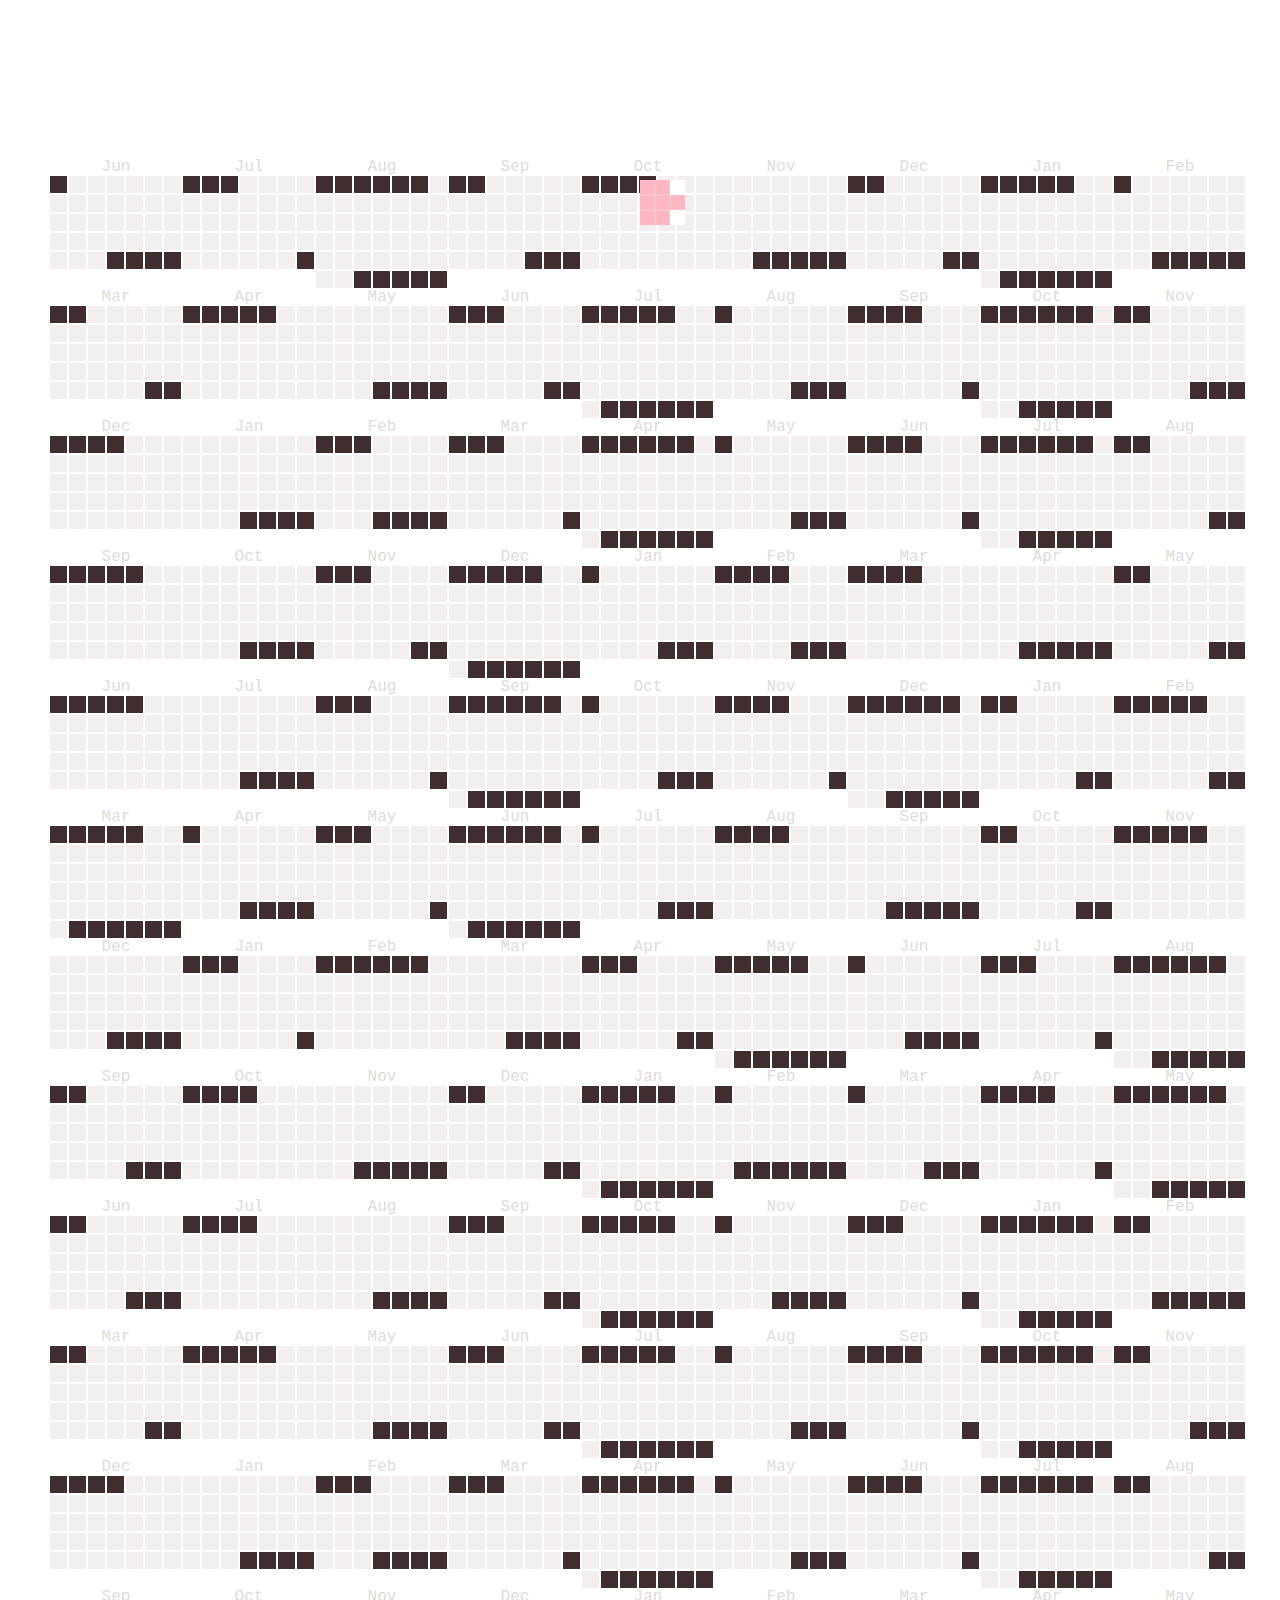
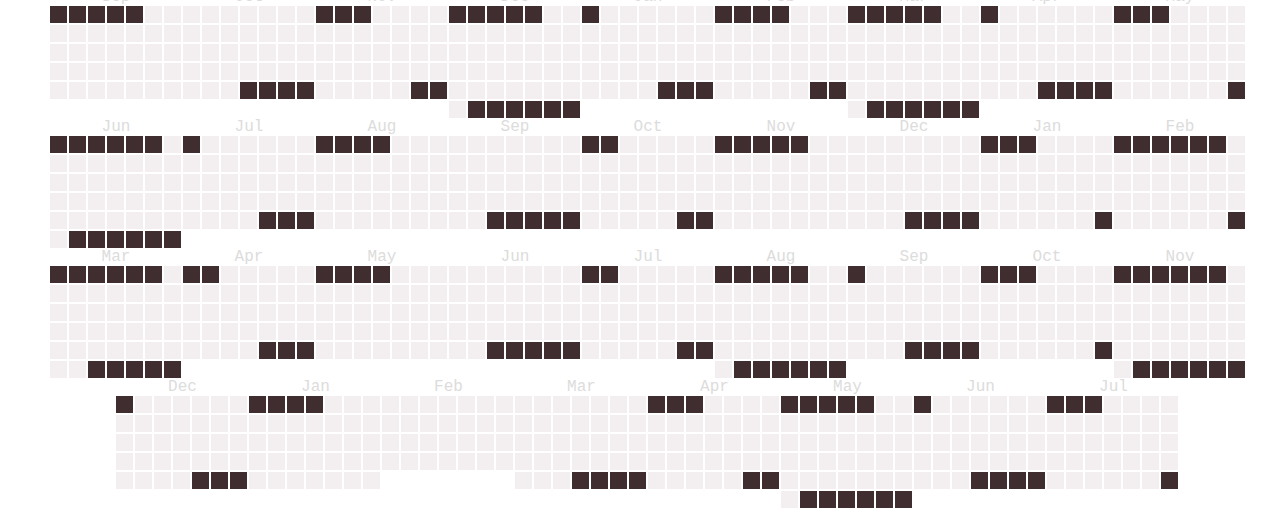
==== ian.html @ ea38c00d "first commit" ====
<!DOCTYPE html>
<html>
  <head>
    <meta http-equiv="Content-Type" content="text/html; charset=iso-8859-1">
    <title>Little Love Log</title>
  <link rel="stylesheet" href="style-ian.css" type="text/css">
  <script src="js/jquery.min.js" type="text/javascript"></script>
  <script src="js/moment.js" type="text/javascript"></script>
  <script src="js/parse-1.6.12.min.js"></script>

  <script src="js/ian.js" type="text/javascript"></script>

  </head>
  <body>
    <div id="loading">
      <!-- source: http://preloaders.net/en/rectangular -->
      <img src="images/loading.GIF"/>
    </div>
    <div id="mainBody">
    </div>
  </body>
</html>
---- style-ian.css ----
body {
	  font-family: "Courier";
	text-align: center;
	width: 100%;
    height: 100%
/*	  background: url('images/cork_board.jpg'); */
}
table {
	background-color: #F3EFF0;
	color: white;
	table-layout: fixed;
	margin-left: auto;
    margin-right: auto;
}

table {
    border-collapse: collapse;
    border-style: hidden;
}

table td, table th {
	border: 2px solid white;
	width: 15px;
	height: 15px;
	font-size: 10px;
    overflow: hidden;
}

table caption {
	color: #DCDCDC;
}

#mainBody {
	text-align: center;
	padding-top: 150px;
}

#loading {
	position: absolute;
	top: 20%;
	left: 50%;
}

.sasian-calendar {
	display: inline-table;
	border-right: 1px;
}

.filler {
	background-color: #402D30;
}

.flipped-100, .level-3 {
	background-color: #FD95A3;
}

.flipped-80, .level-2 { /* 80%*/
	background-color: #FFB6C1;
}

.flipped-10, .level-1 {
	background-color: #FDD6DB;
}
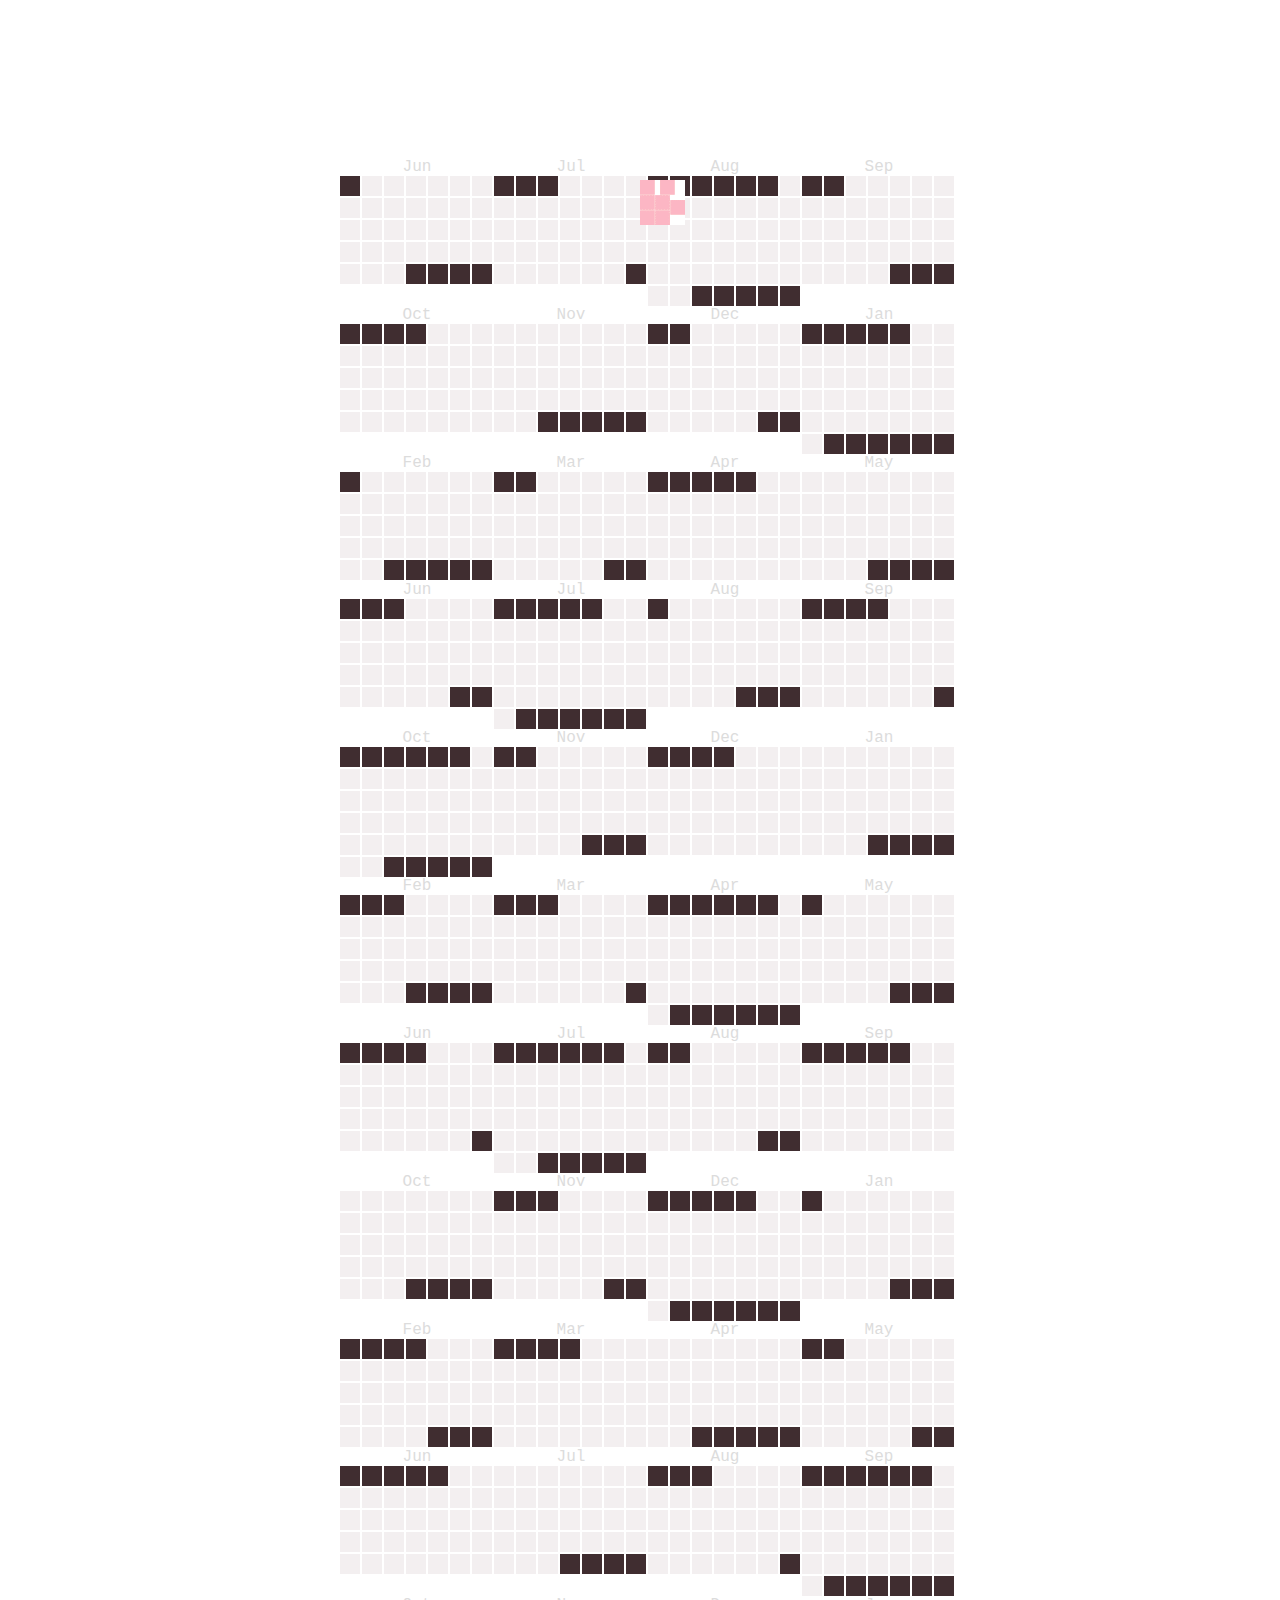
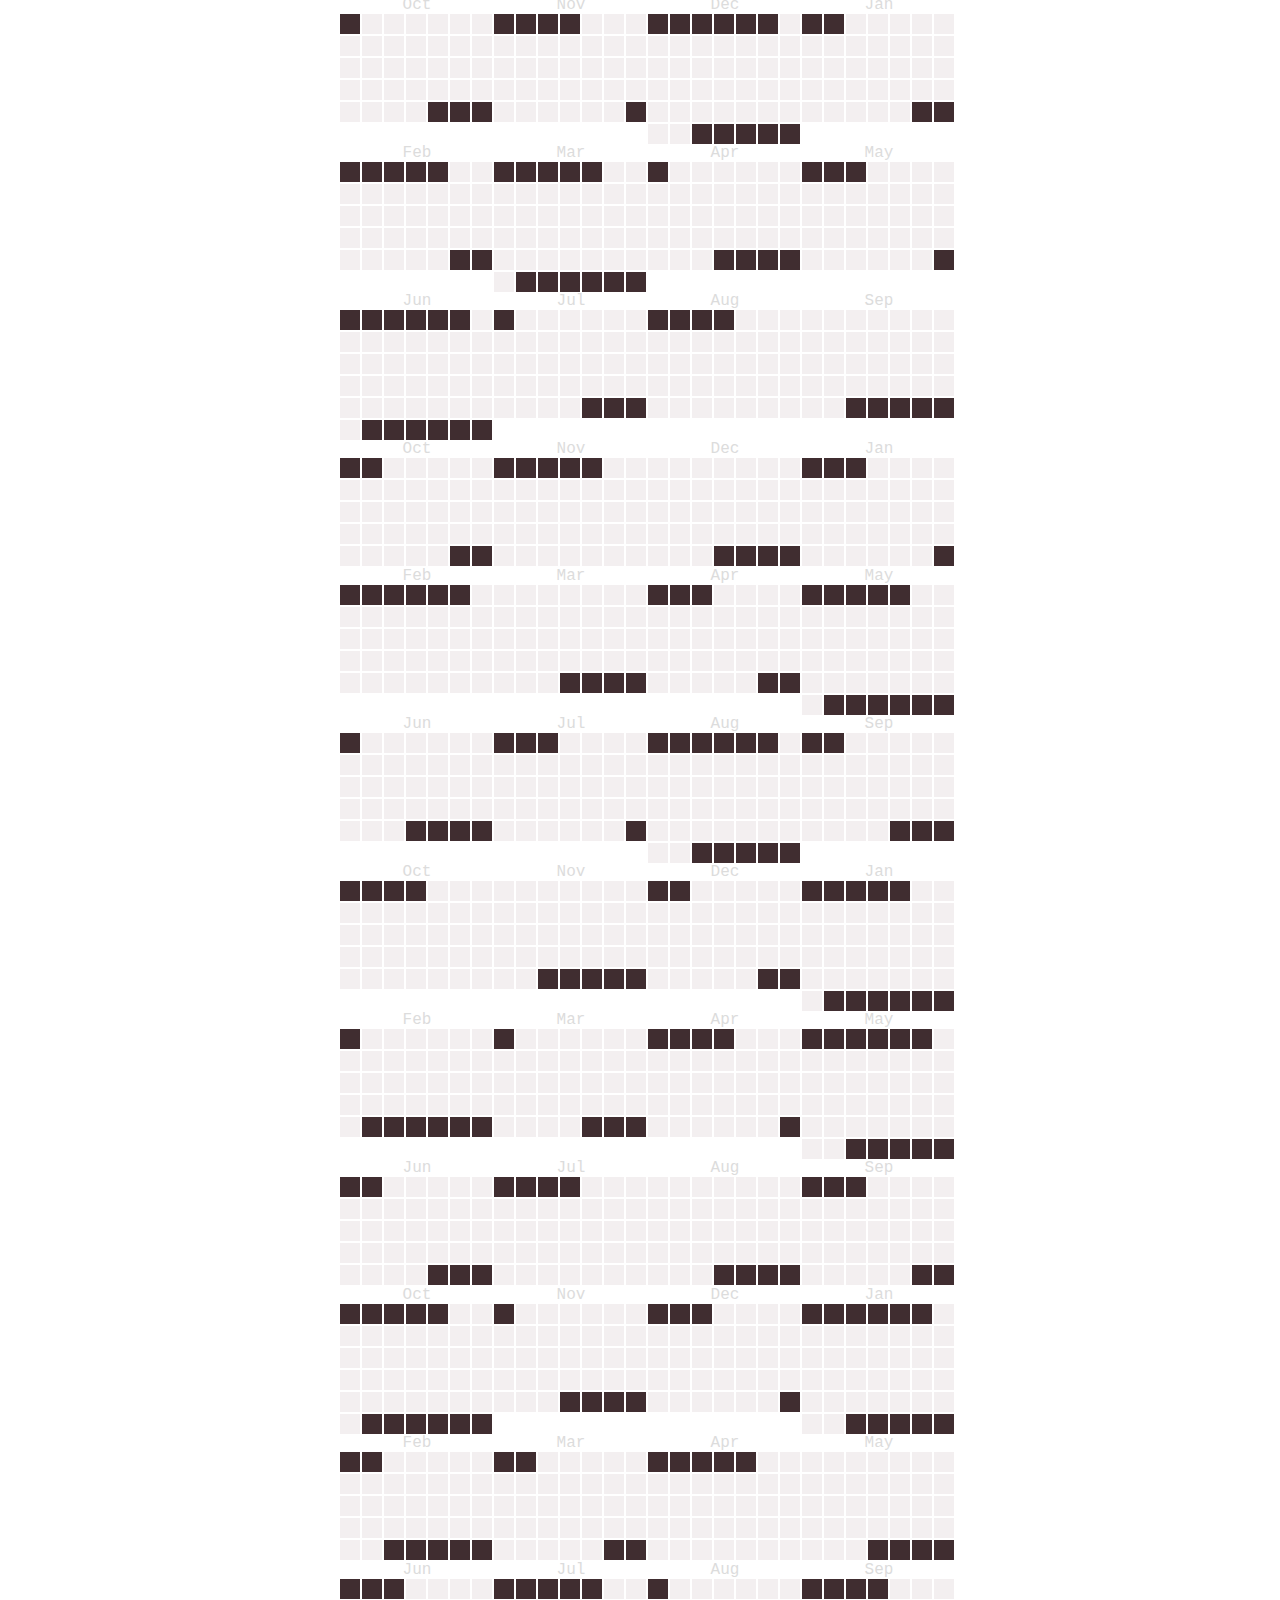
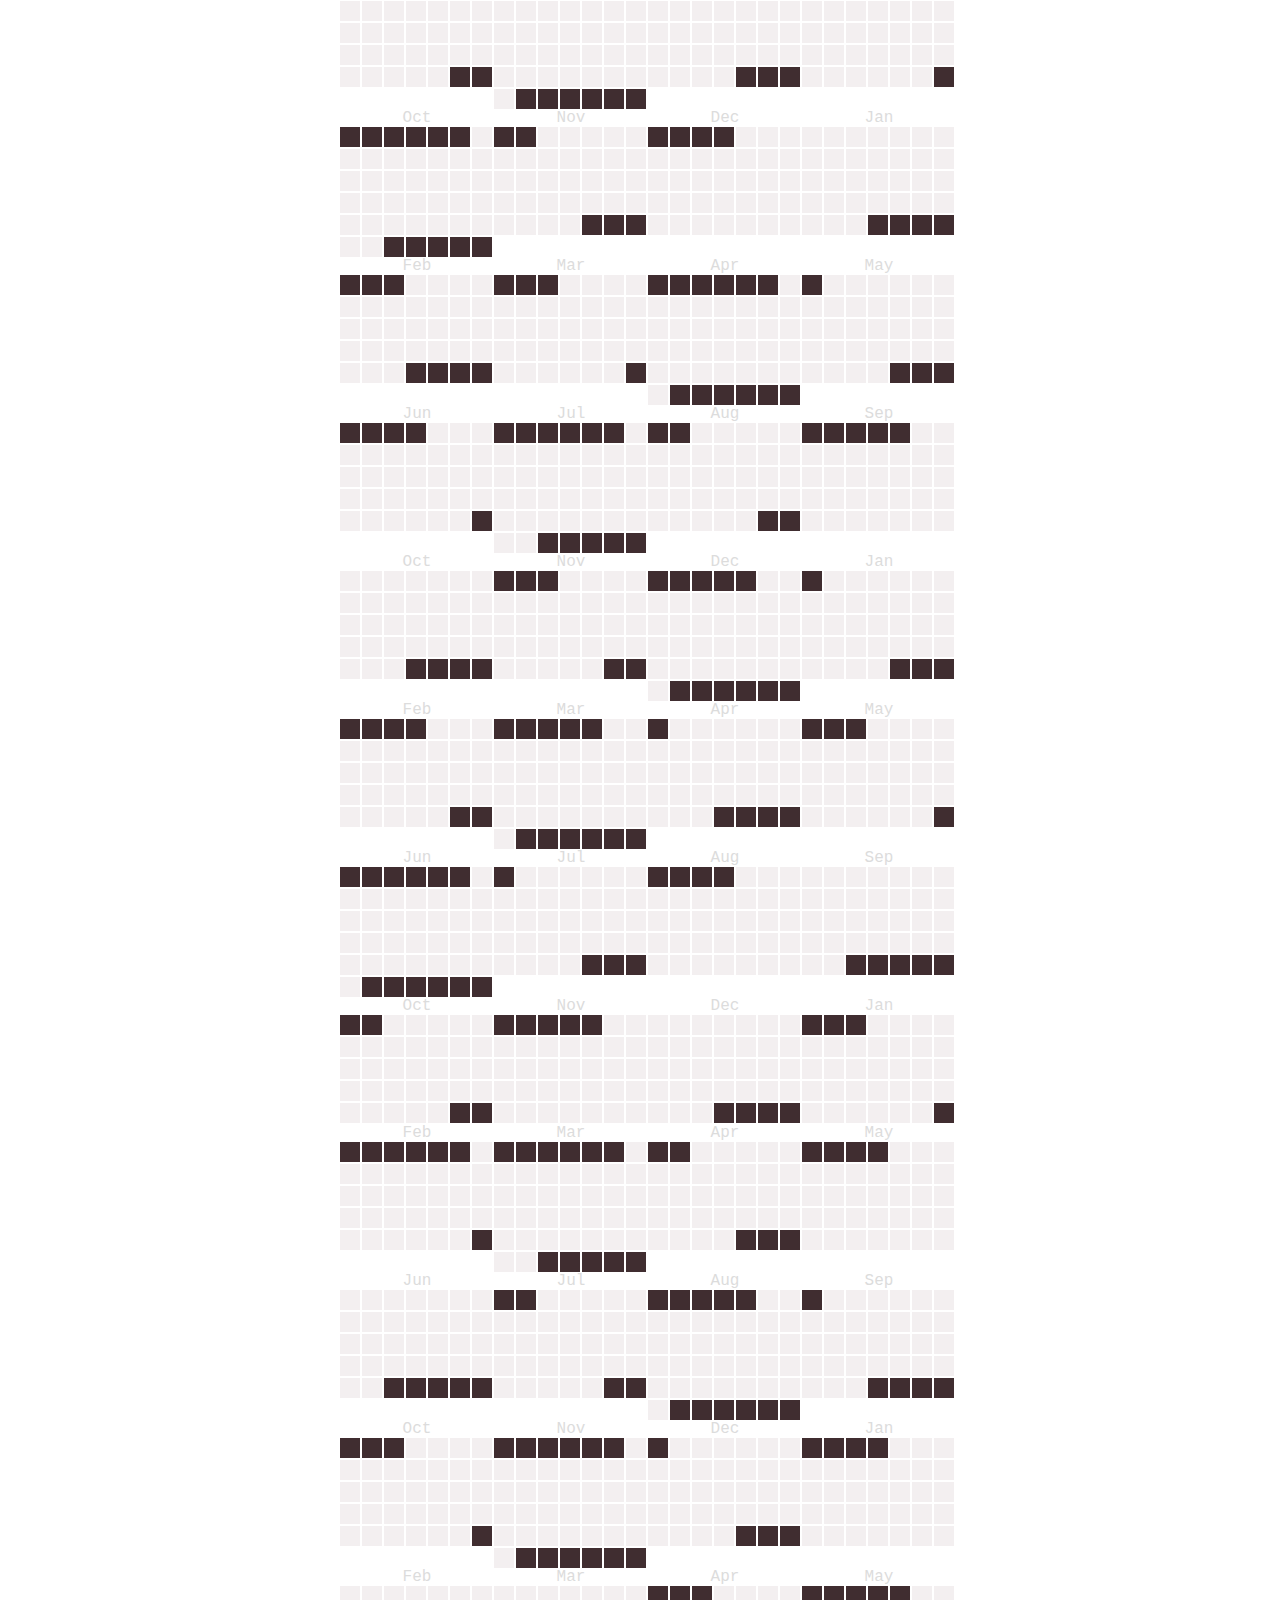
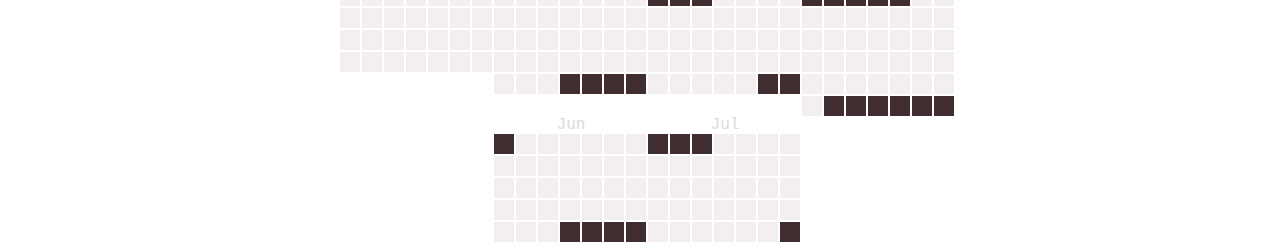
==== commit e19ee2d6: "add favicon" ====
--- a/ian.html
+++ b/ian.html
@@ -1,6 +1,7 @@
 <!DOCTYPE html>
 <html>
   <head>
+    <link href="images/favicon.ico" rel="icon" type="image/x-icon" />
     <meta http-equiv="Content-Type" content="text/html; charset=iso-8859-1">
     <title>Little Love Log</title>
   <link rel="stylesheet" href="style-ian.css" type="text/css">
--- a/style-ian.css
+++ b/style-ian.css
@@ -20,10 +20,11 @@
 
 table td, table th {
 	border: 2px solid white;
-	width: 15px;
-	height: 15px;
-	font-size: 10px;
+	width: 18px;
+    height: 18px;
+    font-size: 12px;
     overflow: hidden;
+    line-height: 0px;
 }
 
 table caption {
@@ -41,6 +42,9 @@
 	left: 50%;
 }
 
+.last-month {
+	clear: both;
+}
 .sasian-calendar {
 	display: inline-table;
 	border-right: 1px;
